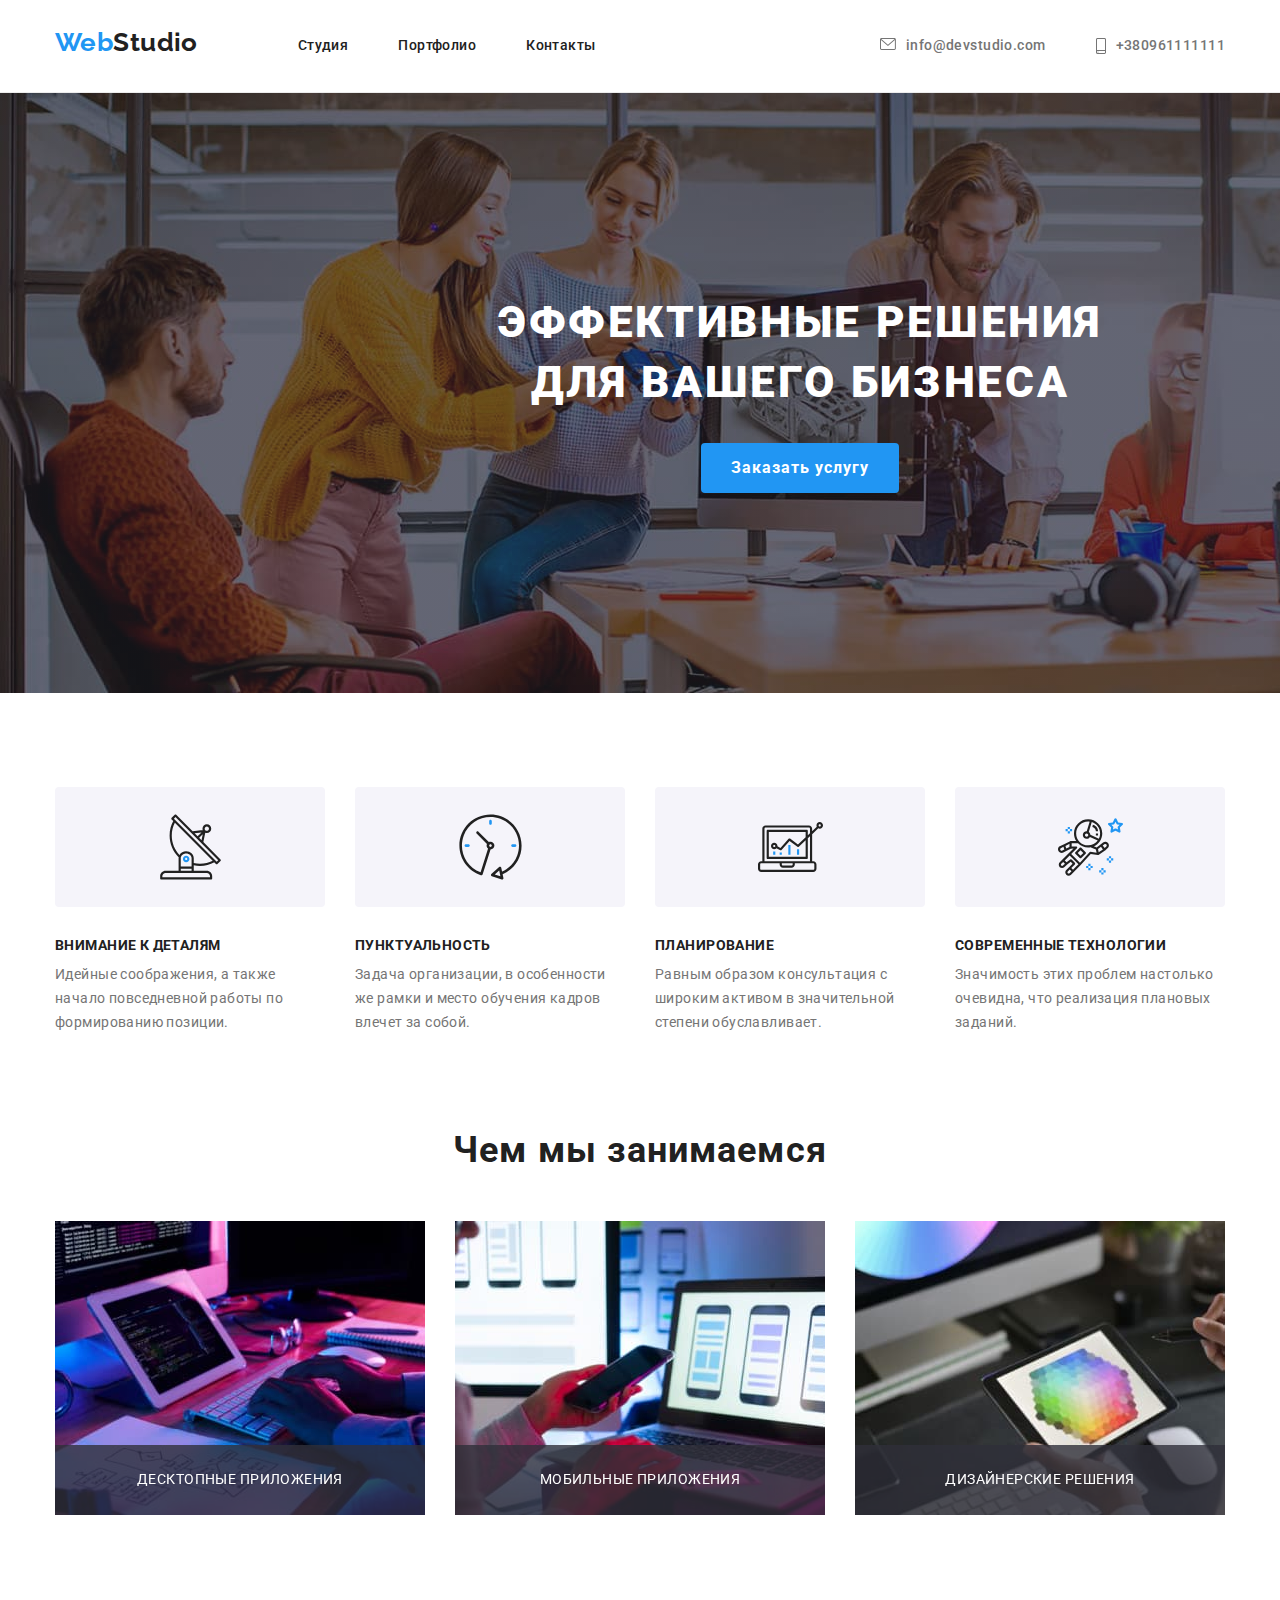
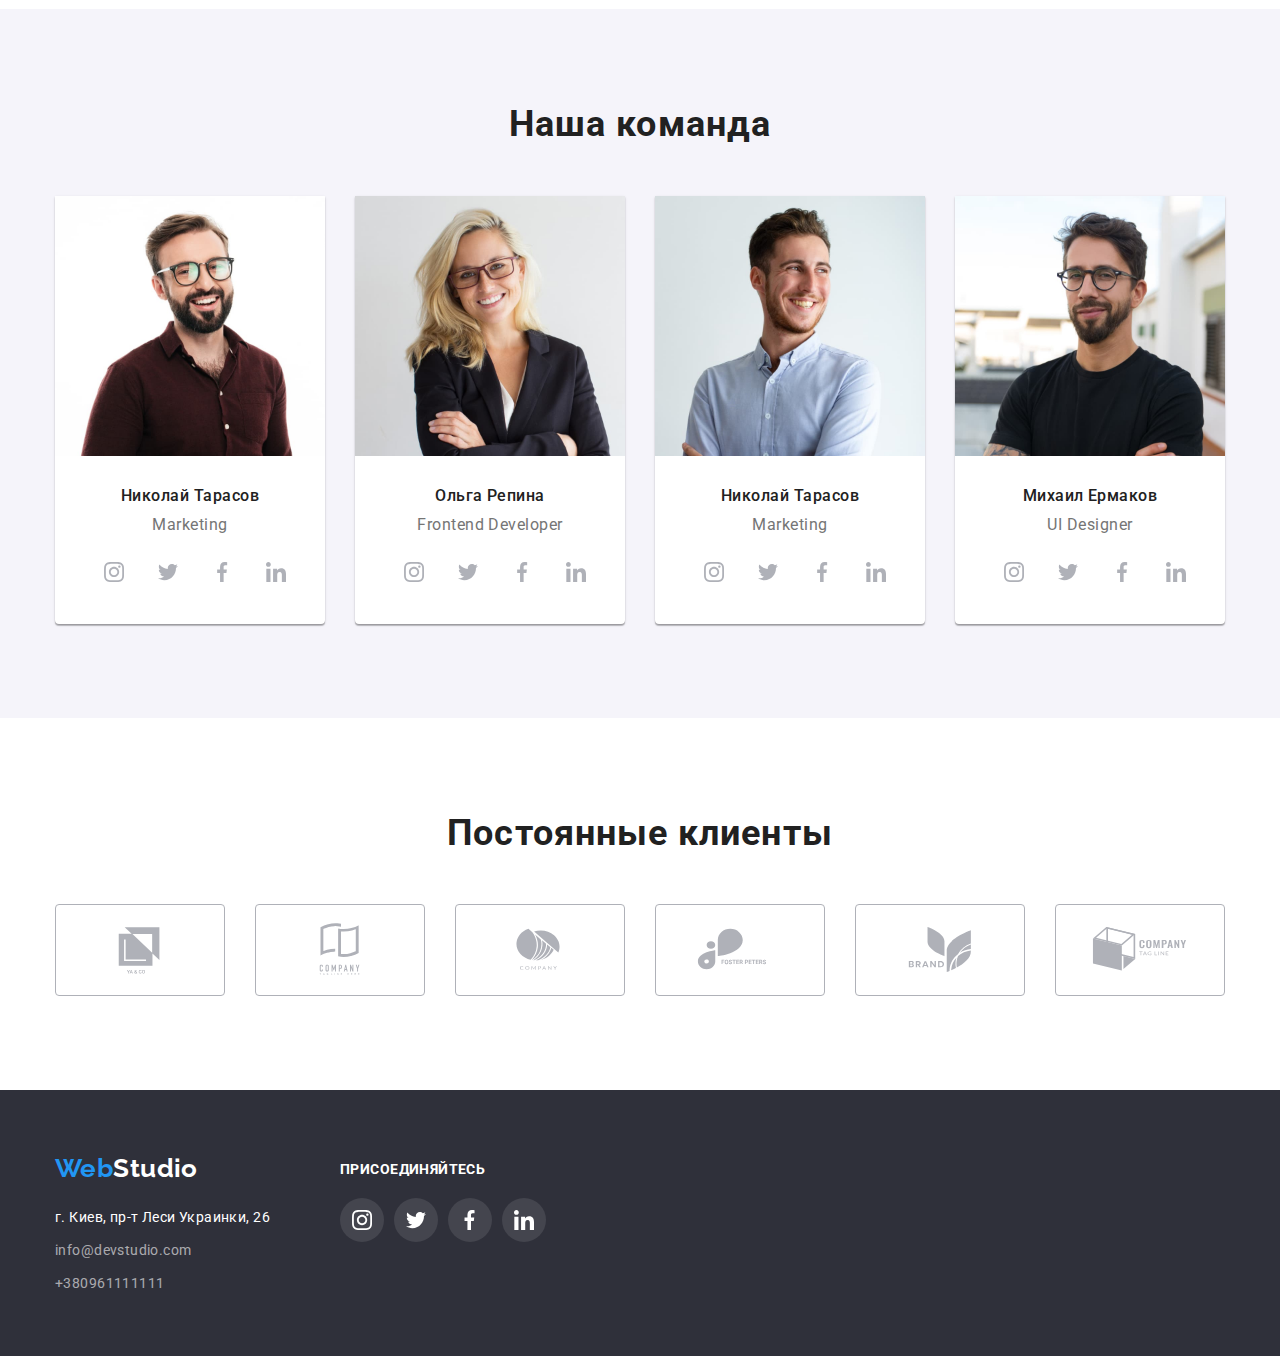
==== index.html @ b9898cca "Показывает результат выполнения домашнего задания 05." ====
<!DOCTYPE html>
<html lang="ru">

<head>
    <meta charset="UTF-8" />
    <meta http-equiv="X-UA-Compatible" content="IE=edge" />
    <meta name="viewport" content="width=device-width, initial-scale=1.0" />
    <title>Studio</title>
    <link rel="stylesheet" href="css/styles.css" />
    <link rel="preconnect" href="https://fonts.googleapis.com" />
    <link rel="preconnect" href="https://fonts.gstatic.com" crossorigin />
    <link
        href="https://fonts.googleapis.com/css2?family=Raleway:wght@700&family=Roboto:wght@400;500;700;900&display=swap"
        rel="stylesheet" />
    <link rel="stylesheet"
        href="https://cdnjs.cloudflare.com/ajax/libs/modern-normalize/1.1.0/modern-normalize.min.css" />
</head>

<body>
 
    <!-- header -->

    <header class="header">
        <div class="container header-container">
            <nav class="nav-container">
                <h2 class="logo">
                    <a href="./index.html" class="main-header-link">
                        <span class="web-part">Web</span><span class="studio-part">Studio</span></a>
                </h2>

    <!-- header-link -->

                <ul class="nav-list">
                    <li class="nav-item"><a href="./index.html" class="nav-link">Студия</a></li>
                    <li class="nav-item"><a href="./portfolio.html" class="nav-link">Портфолио</a></li>
                    <li class="nav-item"><a href="" class="nav-link">Контакты</a></li>
                </ul>
            </nav>

     <!-- site-authorization -->

            <ul class="contacts-list">
                <li class="contacts-item">
                    <a href="mailto:info@devstudio.com" class="contacts-link">
                        <svg class="contacts-icon" width="16" height="12">
                            <use href="./images/symbol-defs.svg#icon-envelope"></use>
                        </svg>
                        info@devstudio.com</a>
                </li>
                <li class="contacts-item">
                    <a href="tel:+380961111111" class="contacts-link" >
                        <svg class="contacts-icon" width="10" height="16">
                            <use href="./images/symbol-defs.svg#icon-smartphone"></use>
                        </svg>
                        +380961111111</a>
                </li>
            </ul>
        </div>
    </header>
    <main>

        <!-- hero -->

        <section class="hero-section">
            <div class="container">
                <h1 class="hero-title">Эффективные решения для вашего бизнеса</h1>
            
            <button type="button" class="button-title" data-modal-open>Заказать услугу</button>

        <!-- modal -->

            <div class="backdrop is-hidden" data-modal>
                <div class="modal">
                    <button class="modal-close" data-modal-close>
                        <svg class="modal-close-icon">
                            <use href="./images/symbol-defs.svg#icon-close-modal"></use>
                        </svg>
                    </button>
                </div>
            </div>
            

        </div>
        </section>

        <!-- advantages section -->

        <section class="advantages-section">
            <div class="container">
                <h2 class="visually-hidden">Наши преимущества</h2>
                <ul class="advantages-list">
                    <li class="advantages-item">
                        <div class="advantages-img">
                            <svg class="advantages-icon" width="65px" height="70px">
                                <use href="./images/symbol-defs.svg#icon-antenna-1"></use>
                            </svg>
                    </div>
                        <h3 class="advantages-title">Внимание к деталям</h3>
                        <p class="advantages-text">
                            Идейные соображения, а также начало повседневной работы по формированию позиции.
                        </p>
                    </li>
                    <li class="advantages-item">
                        <div class="advantages-img">
                            <svg class="advantages-icon" width="65px" height="70px">
                                <use href="./images/symbol-defs.svg#icon-clock-1"></use>
                            </svg>
                    </div>
                        <h3 class="advantages-title">Пунктуальность</h3>
                        <p class="advantages-text">
                            Задача организации, в особенности же рамки и место обучения кадров влечет за собой.
                        </p>
                    </li>
                    <li class="advantages-item">
                        <div class="advantages-img">
                            <svg class="advantages-icon" width="65px" height="70px">
                                <use href="./images/symbol-defs.svg#icon-diagram-1"></use>
                            </svg>
                    </div>
                        <h3 class="advantages-title">Планирование</h3>
                        <p class="advantages-text">
                            Равным образом консультация с широким активом в значительной степени обуславливает.
                        </p>
                    </li>
                    <li class="advantages-item">
                        <div class="advantages-img">
                            <svg class="advantages-icon" width="65px" height="70px">
                                <use href="./images/symbol-defs.svg#icon-astronaut-1"></use>
                            </svg>
                    </div>
                        <h3 class="advantages-title">Современные технологии</h3>
                        <p class="advantages-text">
                            Значимость этих проблем настолько очевидна, что реализация плановых заданий.
                        </p>
                    </li>
                </ul>
            </div>
        </section>


        <!-- activity section -->

        <section class="activity-section">
            <div class="container">
                <h2 class="section-title">Чем мы занимаемся</h2>
                <ul class="activity-list">
                    <li class="activity-item">
                        <img src="./images/1_1.jpg" width="370" height="294" alt="Процесс верстки" />
                        <p class="activity-overlay-text">Десктопные приложения</p>
                    </li>
                    <li class="activity-item">
                        <img src="./images/1_2.jpg" width="370" height="294" alt="Работа с мобильными устройствами" />
                        <p class="activity-overlay-text">Мобильные приложения</p>
                    </li>
                    <li class="activity-item">
                        <div class="activity-overlay">
                        <img src="./images/1_3.jpg" width="370" height="294" alt="Процесс применения стилей контенту" />
                        <p class="activity-overlay-text">Дизайнерские решения</p>
                    </div>
                    </li>
                </ul>
            </div>
        </section>

        <!-- team section -->

        <section class="team-section">
            <div class="container">
                <h2 class="section-title">Наша команда</h2>
                <ul class="teammates-list">
                    <li class="teammate-item">
                        <img src="./images/2_1.jpg" width="270" height="260" alt="Фото Игоря" class="teammate-img" />
                        <div class="team-card">
                            <h3 class="teammate-name">Николай Тарасов</h3>
                            <p lang="en" class="teammate-occupation">Marketing</p>
                        </div>
                        <ul class="teammates-links-list">
                            <li class="social-links"><a href="" class="current-link">
                                    <svg class="social-link-item">
                                        <use href="./images/symbol-defs.svg#icon-instagram-1"></use>
                                    </svg>
                                </a></li>
                            <li class="social-links"><a href="" class="current-link">
                                    <svg class="social-link-item">
                                        <use href="./images/symbol-defs.svg#icon-twitter-1"></use>
                                    </svg>
                                </a></li>
                            <li class="social-links"><a href="" class="current-link">
                                    <svg class="social-link-item">
                                        <use href="./images/symbol-defs.svg#icon-facebook-1"></use>
                                    </svg>
                                </a></li>
                            <li class="social-links"><a href="" class="current-link">
                                    <svg class="social-link-item">
                                        <use href="./images/symbol-defs.svg#icon-linkedin-1"></use>
                                    </svg>
                                </a></li>
                        </ul>
                    <li class="teammate-item">
                        <img src="./images/2_2.jpg" width="270" height="260" alt="Фото Ольги" class="teammate-img" />
                        <div class="team-card">
                            <h3 class="teammate-name">Ольга Репина</h3>
                            <p lang="en" class="teammate-occupation">Frontend Developer</p>
                        </div>

                        <ul class="teammates-links-list">
                            <li class="social-links"><a href="" class="current-link">
                                    <svg class="social-link-item">
                                        <use href="./images/symbol-defs.svg#icon-instagram-1"></use>
                                    </svg>
                                </a></li>
                            <li class="social-links"><a href="" class="current-link">
                                    <svg class="social-link-item">
                                        <use href="./images/symbol-defs.svg#icon-twitter-1"></use>
                                    </svg>
                                </a></li>
                            <li class="social-links"><a href="" class="current-link">
                                    <svg class="social-link-item">
                                        <use href="./images/symbol-defs.svg#icon-facebook-1"></use>
                                    </svg>
                                </a></li>
                            <li class="social-links"><a href="" class="current-link">
                                    <svg class="social-link-item">
                                        <use href="./images/symbol-defs.svg#icon-linkedin-1"></use>
                                    </svg>
                                </a></li>
                        </ul>
                    <li class="teammate-item">
                        <img src="./images/2_3.jpg" width="270" height="260" alt="Фото Николая" class="teammate-img" />
                        <div class="team-card">
                            <h3 class="teammate-name">Николай Тарасов</h3>
                            <p lang="en" class="teammate-occupation">Marketing</p>
                        </div>
                        <ul class="teammates-links-list">
                            <li class="social-links"><a href="" class="current-link">
                                    <svg class="social-link-item">
                                        <use href="./images/symbol-defs.svg#icon-instagram-1"></use>
                                    </svg>
                                </a></li>
                            <li class="social-links"><a href="" class="current-link">
                                    <svg class="social-link-item">
                                        <use href="./images/symbol-defs.svg#icon-twitter-1"></use>
                                    </svg>
                                </a></li>
                            <li class="social-links"><a href="" class="current-link">
                                    <svg class="social-link-item">
                                        <use href="./images/symbol-defs.svg#icon-facebook-1"></use>
                                    </svg>
                                </a></li>
                            <li class="social-links"><a href="" class="current-link">
                                    <svg class="social-link-item">
                                        <use href="./images/symbol-defs.svg#icon-linkedin-1"></use>
                                    </svg>
                                </a></li>
                        </ul>
                    <li class="teammate-item">
                        <img src="./images/2_4.jpg" width="270" height="260" alt="Фото Михаила" class="teammate-img" />
                        <div class="team-card">
                            <h3 class="teammate-name">Михаил Ермаков</h3>
                            <p lang="en" class="teammate-occupation">UI Designer</p>
                        </div>
                        <ul class="teammates-links-list">
                            <li class="social-links"><a href="" class="current-link">
                                    <svg class="social-link-item">
                                        <use href="./images/symbol-defs.svg#icon-instagram-1"></use>
                                    </svg>
                                </a></li>
                            <li class="social-links"><a href="" class="current-link">
                                    <svg class="social-link-item">
                                        <use href="./images/symbol-defs.svg#icon-twitter-1"></use>
                                    </svg>
                                </a></li>
                            <li class="social-links"><a href="" class="current-link">
                                    <svg class="social-link-item">
                                        <use href="./images/symbol-defs.svg#icon-facebook-1"></use>
                                    </svg>
                                </a></li>
                            <li class="social-links"><a href="" class="current-link">
                                    <svg class="social-link-item">
                                        <use href="./images/symbol-defs.svg#icon-linkedin-1"></use>
                                    </svg>
                                </a></li>
                            </ul>
                </ul>
            </div>
        </section>

        <!-- regular customers -->

        <section class="regular-customers-section">
            <div class="container">
                <h2 class="section-title">Постоянные клиенты</h2>
                <ul class="customers-list">
                    <li class="customers-icon"><a href="" class="costumers-link-svg">
                            <svg class="costumers-svg">
                                <use href="./images/symbol-defs.svg#icon-logo-client-1"></use>
                            </svg>
                        </a></li>
                    <li class="customers-icon"><a href="" class="costumers-link-svg">
                            <svg class="costumers-svg">
                                <use href="./images/symbol-defs.svg#icon-logo-client-2"></use>
                            </svg>
                        </a></li>
                    <li class="customers-icon"><a href="" class="costumers-link-svg">
                            <svg class="costumers-svg">
                                <use href="./images/symbol-defs.svg#icon-logo-client-3"></use>
                            </svg>
                        </a></li>
                    <li class="customers-icon"><a href="" class="costumers-link-svg">
                            <svg class="costumers-svg">
                                <use href="./images/symbol-defs.svg#icon-logo-client-4"></use>
                            </svg>
                        </a></li>
                    <li class="customers-icon"><a href="" class="costumers-link-svg">
                            <svg class="costumers-svg">
                                <use href="./images/symbol-defs.svg#icon-logo-client-5"></use>
                            </svg>
                        </a></li>
                    <li class="customers-icon"><a href="" class="costumers-link-svg">
                            <svg class="costumers-svg">
                                <use href="./images/symbol-defs.svg#icon-logo-client-6"></use>
                            </svg>
                        </a></li>
                </ul>
            </div>
        </section>
    </main>

    <!-- footer -->

    <footer class="footer-section">
        <div class="container footer-sections">
            <div class="nav-footer-section">
                <a href="./index.html" class="main-header-link"><span class="web-part">Web</span><span
                        class="studio-part-footer">Studio</span></a>
                <address class="address-container">
                    <a href="https://goo.gl/maps/ixsS6dqpwEumi1oN7" class="location-section">г. Киев, пр-т Леси
                        Украинки,
                        26</a>
                    <ul>
                        <li class="contacts-section-item">
                            <a href="mailto:info@devstudio.com" class="contacts-section-link">info@devstudio.com</a>
                        </li>
                        <li class="contacts-section-item">
                            <a href="tel:+380961111111" class="contacts-section-link">+380961111111</a>
                        </li>
                    </ul>
                </address>
             </div>

     <!-- add me section -->

                <div class="add-me-section">
                    <h3 class="add-me-title">Присоединяйтесь</h3>
                    <ul class="footer-links-list">
                        <li class="footer-social-links"><a href="" class="footer-link">
                                <svg class="footer-link-item">
                                    <use href="./images/symbol-defs.svg#icon-instagram-2"></use>
                                </svg>
                            </a></li>
                        <li class="footer-social-links"><a href="" class="footer-link">
                                <svg class="footer-link-item">
                                    <use href="./images/symbol-defs.svg#icon-twitter-2"></use>
                                </svg>
                            </a></li>
                        <li class="footer-social-links"><a href="" class="footer-link">
                                <svg class="footer-link-item">
                                    <use href="./images/symbol-defs.svg#icon-facebook-2"></use>
                                </svg>
                            </a></li>
                        <li class="footer-social-links"><a href="" class="footer-link">
                                <svg class="footer-link-item">
                                    <use href="./images/symbol-defs.svg#icon-linkedin-2"></use>
                                </svg>
                            </a></li>
                        </ul>
                    </div>
                </div>
    </footer>

    <script src="./js/modal.js"></script>

</body>
</html>
---- css/styles.css ----
html {
    box-sizing: border-box;
  }
  *,
  *::before,
  *::after {
    box-sizing: border-box;
  }
  body {
    font-family: 'Roboto', sans-serif;
    background-color: var(--white);
    margin: 0;
  
    color: var(--text-color);
    font-weight: 400;
    font-size: 14px;
    line-height: 1.71;
    letter-spacing: 0.03em;
  }
  :root {
    --black: #212121;
    --white: #ffffff;
    --grey: #757575;
    --blue: #2196f3;
    --dark-blue: #2f303a;
    --icon-bg: #f5f4fa;
    --icon-border: #afb1b8;
    --timing-function: cubic-bezier(0.4, 0, 0.2, 1);
  }
  
  /* flexbox-index*/
  
  h1,
  h2,
  h3,
  p,
  ul {
    margin: 0;
    padding: 0;
  }
  
  li {
    list-style-type: none;
    padding: 0;
    margin: 0;
  }
  .section {
    padding-top: 94px;
    padding-bottom: 94px;
  }
  
  img {
    display: flex;
    max-width: 1200px;
  }
  
  ul {
    list-style: none;
  }
  .visually-hidden {
    position: absolute;
    width: 1px;
    height: 1px;
    margin: -1px;
    border: 0;
    padding: 0;
    white-space: nowrap;
    clip-path: inset(100%);
    clip: rect(0 0 0 0);
    overflow: hidden;
  }
  
  /* header */
  
  .hero-section {
    background-color: var(--dark-blue);
    width: 1600px;
    height: 600px;
    background-image: linear-gradient(rgba(47, 48, 58, 0.4), rgba(47, 48, 58, 0.4)),
      url(../images/bg-img.jpg);
    background-repeat: no-repeat;
    background-position: 50% 50%;
    text-align: center;
    padding-top: 200px;
    padding-bottom: 200px;
    margin-right: auto;
    margin-left: auto;
  }
  .header {
    border-bottom: 1px solid #ececec;
  }
  .main-header-link {
    font-family: Raleway;
    font-weight: bold;
    font-size: 26px;
    line-height: 1.4;
    text-decoration: none;
  }
  .contacts-link {
    display: flex;
    font-family: Roboto;
    font-weight: 500;
    font-size: 14px;
    line-height: 1.14;
    text-decoration: none;
    color: var(--grey);
    transition: color 250ms cubic-bezier(0.4, 0, 0.2, 1);
  }
  .nav-link {
    font-family: Roboto;
    font-weight: 500;
    font-size: 14px;
    line-height: 1.14;
    color: var(--black);
    text-decoration: none;
    transition: color 250ms cubic-bezier(0.4, 0, 0.2, 1);
  }
  .contacts-link:hover,
  .contacts-link:focus {
    color: var(--blue);
  }
  .nav-link:hover,
  .nav-link:focus {
    color: var(--blue);
  }
  .web-part {
    font-family: 'Raleway', sans-serif;
    font-weight: bold;
    font-size: 26px;
    line-height: 1.2;
    color: var(--blue);
  }
  .studio-part {
    font-family: Raleway;
    font-weight: bold;
    font-size: 26px;
    line-height: 1.2;
    color: var(--black);
  }
  .studio-part-footer {
    font-family: Raleway;
    font-weight: bold;
    font-size: 26px;
    line-height: 1.2;
    color: var(--white);
  }
  .container {
    width: 1200px;
    margin: 0 auto;
    padding-left: 15px;
    padding-right: 15px;
  }
  .header-container {
    display: flex;

  }
  .nav-container {
    display: flex;
  }
  .logo {
    display: flex;
    margin-top: 24px;
    margin-bottom: 32px;
    margin-right: 50px;
    align-items: center;
  }
  .nav-list {
    display: flex;
    align-items: center;
    margin-left: auto;
  }
  .contacts-list {
    display: flex;
    margin-left: auto;
    align-items: center;
  }
  .nav-item,
  .contacts-item:last-child {
    margin-left: 50px;
  }
  .contacts-item {
    display: flex;
  }
  .contacts-icon {
    fill: var(--grey);
    margin-right: 10px;
  }
  .contacts-link:hover .contacts-icon,
  .contacts-link:focus .contacts-icon {
    fill: var(--blue);
  }
  
  .nav-link::after {
content: '';

position: absolute;
left: 0;
bottom: 0;
display: block;
width: 100%;
height: 4px;
background-color: var(--blue);  
 opacity: 0;
 transition: opacity 250ms cubic-bezier(0.4, 0, 0.2, 1);
}
.nav-link {
    position: relative;
    padding-top: 32px;
    padding-bottom: 32px;
 }
.nav-link:hover::after {
    opacity: 1;
}
  
  /* hero */
  
  .hero-title {
    font-family: Roboto;
    font-style: normal;
    font-weight: 900;
    font-size: 44px;
    line-height: 1.36;
    text-align: center;
    letter-spacing: 0.06em;
    text-transform: uppercase;
    color: var(--white);
    max-width: 696px;
    margin: 0 auto 30px;
  }
  .button-title {
    background: var(--blue);
    border-radius: 4px;
    cursor: pointer;
    border: 0;
  
  /* button text */
  
    font-family: Roboto;
    font-weight: 700;
    font-size: 16px;
    line-height: 1.87;
    text-align: center;
    letter-spacing: 0.06em;
    color: var(--white);
    padding: 10px 30px;
  }
  
  .section-title {
    font-family: Roboto;
    font-weight: bold;
    font-size: 36px;
    line-height: 1.17;
    letter-spacing: 0.03em;
    text-align: center;
    color: var(--black);
    margin-bottom: 50px;
  } 
  
  /* advantages section */
  
  .advantages-list {
    display: flex;
    align-items: center;
    flex-wrap: wrap;
    margin-left: -30px;
    margin-top: -30px;
  }
  .advantages-item {
    flex-basis: calc((100% - 120px) / 4);
    margin-left: 30px;
    margin-top: 30px;
  }
  .advantages-title {
    font-family: Roboto;
    font-weight: bold;
    font-size: 14px;
    line-height: 1.15;
    letter-spacing: 0.03em;
    text-transform: uppercase;
    color: var(--black);
    margin-bottom: 10px;
    margin-top: 30px;
  }
  .advantages-text {
    font-family: Roboto;
    font-weight: normal;
    font-size: 14px;
    line-height: 1.71;
    letter-spacing: 0.03em;
    color: var(--grey);
    padding: 0;
  }
  .advantages-section {
    padding-top: 94px;
    padding-bottom: 47px;
    background-color: var(--white);
  }
  .advantages-img {
    margin-right: 30px;
    display: flex;
    align-items: center;
    justify-content: center;
    background-color:#F5F4FA;
    border-radius: 4px;
    width: 270px;
    height: 120px;
  }
  .advantages-item {
  max-width: 270px;
  }
  
  /* activity section */
  
  .activity-section {
    padding-top: 47px;
    padding-bottom: 94px;
    background-color: var(--white);
  }
  .activity-list {
    display: flex;
  }
  .activity-item {
    margin-right: 30px;
    max-width: 370px;
  }
  .activity-item:last-child {
    margin-right: 0;
    margin-left: 0;
  }
  
  
  /* activity-overlay */
  
  .activity-item {
    position: relative;
    overflow: hidden;
    text-transform: uppercase;
    font-family: Roboto;
    font-size: 14px;
    line-height: 1;
    letter-spacing: 0.03em;
  }
  .activity-overlay-text {
    position: absolute;
    bottom: 0;
    left: 0;
    color: var(--white);
    background-color: rgba(47, 48, 58, 0.8);
    width: 370px;
    height: 70px;
    padding-top: 27px;
    text-align: center;
    }
  
  /* portfolio-part */
  
  .porfolio {
    display: flex;
    align-items: center;
    padding-top: 94px;
    padding-bottom: 94px;
  }
  .projects-section-list {
    display: flex;
    flex-wrap: wrap;
    margin-left: -30px;
    margin-top: -30px;
  }
  .projects-section-item {
    position: relative;
    flex-basis: calc((100% - 270px) / 9);
    margin-left: 30px;
    margin-top: 30px;
    max-width: 370px;
  }
  .projects-section {
    font-family: Roboto;
    font-style: normal;
    font-weight: bold;
    font-size: 18px;
    line-height: 2;
    letter-spacing: 0.06em;
    color: var(--black);
  }
  .projects-section-description {
    font-family: Roboto;
    font-style: normal;
    font-weight: normal;
    font-size: 16px;
    line-height: 2;
    letter-spacing: 0.03em;
    color: var(--grey);
  }
  .projects-text {
    padding: 20px 24px;
    border-right: 1px solid #eeeeee;
    border-bottom: 1px solid #eeeeee;
    border-left: 1px solid #eeeeee;
    border-top: 0;
    transition: box-shadow 250ms cubic-bezier(0.4, 0, 0.2, 1);
  }
  .projects-section-item:hover {
    box-shadow: 0px 1px 1px rgba(0, 0, 0, 0.12), 0px 4px 4px rgba(0, 0, 0, 0.06),
      1px 4px 6px rgba(0, 0, 0, 0.16);
  }
  
  .projects-section-item:last-child {
    margin-right: 0;
  }
  
  /* button menu section */
  
  .button-list {
    display: flex;
    justify-content: center;
    margin-bottom: 50px;
  }
  .button-item {
    margin-right: 8px;
    transition: box-shadow 250ms cubic-bezier(0.4, 0, 0.2, 1);
  }
  .button-item:last-child {
    margin-left: 0;
  }
  .button-item:hover,
  .button-item:focus {
    box-shadow: 0px 3px 1px rgba(0, 0, 0, 0.1), 0px 2px 2px rgba(0, 0, 0, 0.12);
    border-radius: 0px 0px 4px 4px;
  }
  .button-menu-section {
    background: #f5f4fa;
    border-radius: 4px;
    cursor: pointer;
    border: 0;
   
  
    /* button text */
  
    font-family: Roboto;
    font-weight: 500;
    font-size: 16px;
    line-height: 1.6;
    text-align: center;
    letter-spacing: 0.03em;
    color: var(--black);
    padding: 6px 22px 6px 22px;
    transition: color 250ms cubic-bezier(0.4, 0, 0.2, 1);
  }
  
  .button-menu-section:hover {
    background: #188ce8;
    color: var(--white);
  }
  
  /* portfolio-overlay */
  
  .projects-text-top {
    position: relative;
    overflow: hidden;
  }
  .overlay-text {
    position: absolute;
    top: 0;
    left: 0;
    height: 100%;
    color: var(--white);
    background-color: rgba(33, 150, 243, 0.9);
    overflow: auto;
    padding: 63px 24px;
    transform: translateY(100%);
    transition: transform 250ms cubic-bezier(0.4, 0, 0.2, 1);
  
   /* description */
  
    font-family: Roboto;
    font-style: normal;
    font-weight: 400;
    font-size: 18px;
    line-height: 1.33;
    text-align: left;
    letter-spacing: 0.03em;
    vertical-align: top;
    }
  
    .projects-text-top:hover .overlay-text,
    .projects-text-top:focus .overlay-text {
    transform: translateX(0%);
  }
  
  /* team section  */
  
  .team-section {
    background-color: #f5f4fa;
    padding-top: 94px;
    padding-bottom: 94px;
  }
  .teammates-list {
    display: flex;
    align-items: center;
  }
  .team-card {
    padding-top: 30px;
    padding-bottom: 16px;
    justify-content: center;
  }
  .teammate-name {
    font-family: Roboto;
    font-weight: 500;
    font-size: 16px;
    line-height: 1.19;
    letter-spacing: 0.03em;
    color: var(--black);
    text-align: center;
    margin-bottom: 10px;
  }
  .teammate-occupation {
    font-family: Roboto;
    font-weight: normal;
    font-size: 16px;
    line-height: 1.19;
    letter-spacing: 0.03em;
    color: var(--grey);
    text-align: center;
  }
  .teammate-item {
    margin-right: 30px;
    background: #ffffff;
    box-shadow: 0px 1px 3px rgba(0, 0, 0, 0.12), 0px 1px 1px rgba(0, 0, 0, 0.14),
      0px 2px 1px rgba(0, 0, 0, 0.2);
    border-radius: 0px 0px 4px 4px;
  }
  
  /* team section icons-links */
  
  .teammates-links-list {
    display: flex;
    justify-content: center;
    align-content: center;
    padding-bottom: 30px;
    cursor: pointer;
  }
  .social-links {
    align-content: center;
    margin-left: 10px;
  }
  
  .social-link-item {
    width: 20px;
    height: 20px;
    padding: 0;
  }
  .current-link {
    display: flex;
    justify-content: center;
    align-items: center;
    width: 44px;
    height: 44px;
    border-radius: 50%;
    fill: #afb1b8;
    transition: fill 250ms cubic-bezier(0.4, 0, 0.2, 1);
  }
  .current-link:hover,
  .current-link:focus {
    background-color: var(--blue);
    fill: var(--white);
  }
  
  /* regular customers */

.regular-customers-section {
    padding-top: 94px;
    padding-bottom: 94px;
    background-color: var(--white);
  }
  .customers-list {
    display: flex;
    margin-right: auto;
  }
  .customers-icon {
    display: block;
    margin-right: 30px;
  }
  .costumers-link-svg {
    width: 170px;
    height: 92px;
    display: flex;
    justify-content: center;
    align-items: center;
    fill: var(--icon-border);
    color: var(--icon-border);
    border: 1px solid var(--icon-border);
    border-radius: 4px;
    transition-property: color, border-color;
    transition-duration: 250ms;
    transition-timing-function: cubic-bezier(0.4, 0, 0.2, 1);
  }
  .costumers-link-svg:hover,
  .costumers-link-svg:focus {
    border-color: var(--blue);
    color: var(--blue);
  }
  .costumers-svg {
    width: 106px;
    height: 60px;
    fill: currentColor;
  }

  /* footer-section */
  
  .address-container {
    margin-top: 20px;
  }
  .footer-section {
    display: flex;
    align-items: baseline;
    background-color: var(--dark-blue);
  }
  .location-section {
    font-family: Roboto;
    font-weight: normal;
    font-size: 14px;
    line-height: 1.71;
    color: var(--white);
    font-style: normal;
    text-decoration: none;
    color: #ffffff;
  }
  .contacts-section-item {
    margin-top: 9px;
  }
  .contacts-section-link {
    font-family: Roboto;
    font-weight: normal;
    font-size: 14px;
    line-height: 1.71;
    letter-spacing: 0.03em;
    color: rgba(255, 255, 255, 0.6);
    font-style: normal;
    text-decoration: none;
    margin-top: 9px;
    transition: color 250ms cubic-bezier(0.4, 0, 0.2, 1);
  }
  .contacts-section-link:hover,
  .contacts-section-link:focus {
    color: var(--blue);
    font-style: normal;
    text-decoration: none;
  }
  
  /* add me section  */
  
  .footer-sections {
    display: flex;
    margin-right: auto;
    margin-left: auto;
    padding-bottom: 60px;
  }
  .nav-footer-section {
    margin-right: 0;
    margin-left: 0;
    padding-top: 60px;
  }
  .add-me-section {
    padding-top: 72px;
    margin-left: 70px;
  }
  .add-me-title {
    font-family: Roboto;
    font-weight: bold;
    font-size: 14px;
    line-height: 1.14;
    letter-spacing: 0.03em;
    color: var(--white);
    text-transform: uppercase;
  }
  .footer-links-list {
    display: flex;
    cursor: pointer;
  }
  .footer-social-links {
    margin-right: 10px;
    margin-top: 20px;
    margin-left: 0;
  }
  .footer-link-item {
    width: 20px;
    height: 20px;
    padding: 0;
    fill: var(--white);
  }
  .footer-link {
    display: flex;
    justify-content: center;
    align-items: center;
    width: 44px;
    height: 44px;
    background-color: rgba(255, 255, 255, 0.1);
    border-radius: 50%;
    transition: background-color 250ms cubic-bezier(0.4, 0, 0.2, 1);
  }
  .footer-link:hover,
  .footer-link:focus {
    background-color: var(--blue);
  }
  
  /* modal */
  
  .backdrop {
    position: fixed;
  
    top: 0;
    left: 0;
    width: 100%;
    height: 100%;
    background-color: rgba(0, 0, 0, 0.2);

    opacity: 1;
    transition: opacity 250ms cubic-bezier(0.4, 0, 0.2, 1);
  }
  
  .modal{
    position: absolute;
    top: 50%;
    left: 50%;
    transform: translate(-50%, -50%);
  
    width: 528px;
    height: 581px;
    background: #FFFFFF;
    box-shadow: 0px 1px 3px rgba(0, 0, 0, 0.12), 0px 1px 1px rgba(0, 0, 0, 0.14), 0px 2px 1px rgba(0, 0, 0, 0.2);
    border-radius: 4px;
    padding: 8px;     
  }
 
  .backdrop.is-hidden {
    opacity: 0;
    pointer-events: none;
  }
  
  .modal-close {
    position: absolute;  
    right: 8px;
    top: 8px;
  
    width: 30px;
    height: 30px;
    padding: 9px;
    border-radius: 50%;  
    background-color: var(--white);
    border: 1px solid rgba(0, 0, 0, 0.1);
    box-sizing: border-box;
   
    display: flex;
    align-items: center;
    justify-content: center;
    cursor: pointer;
  }
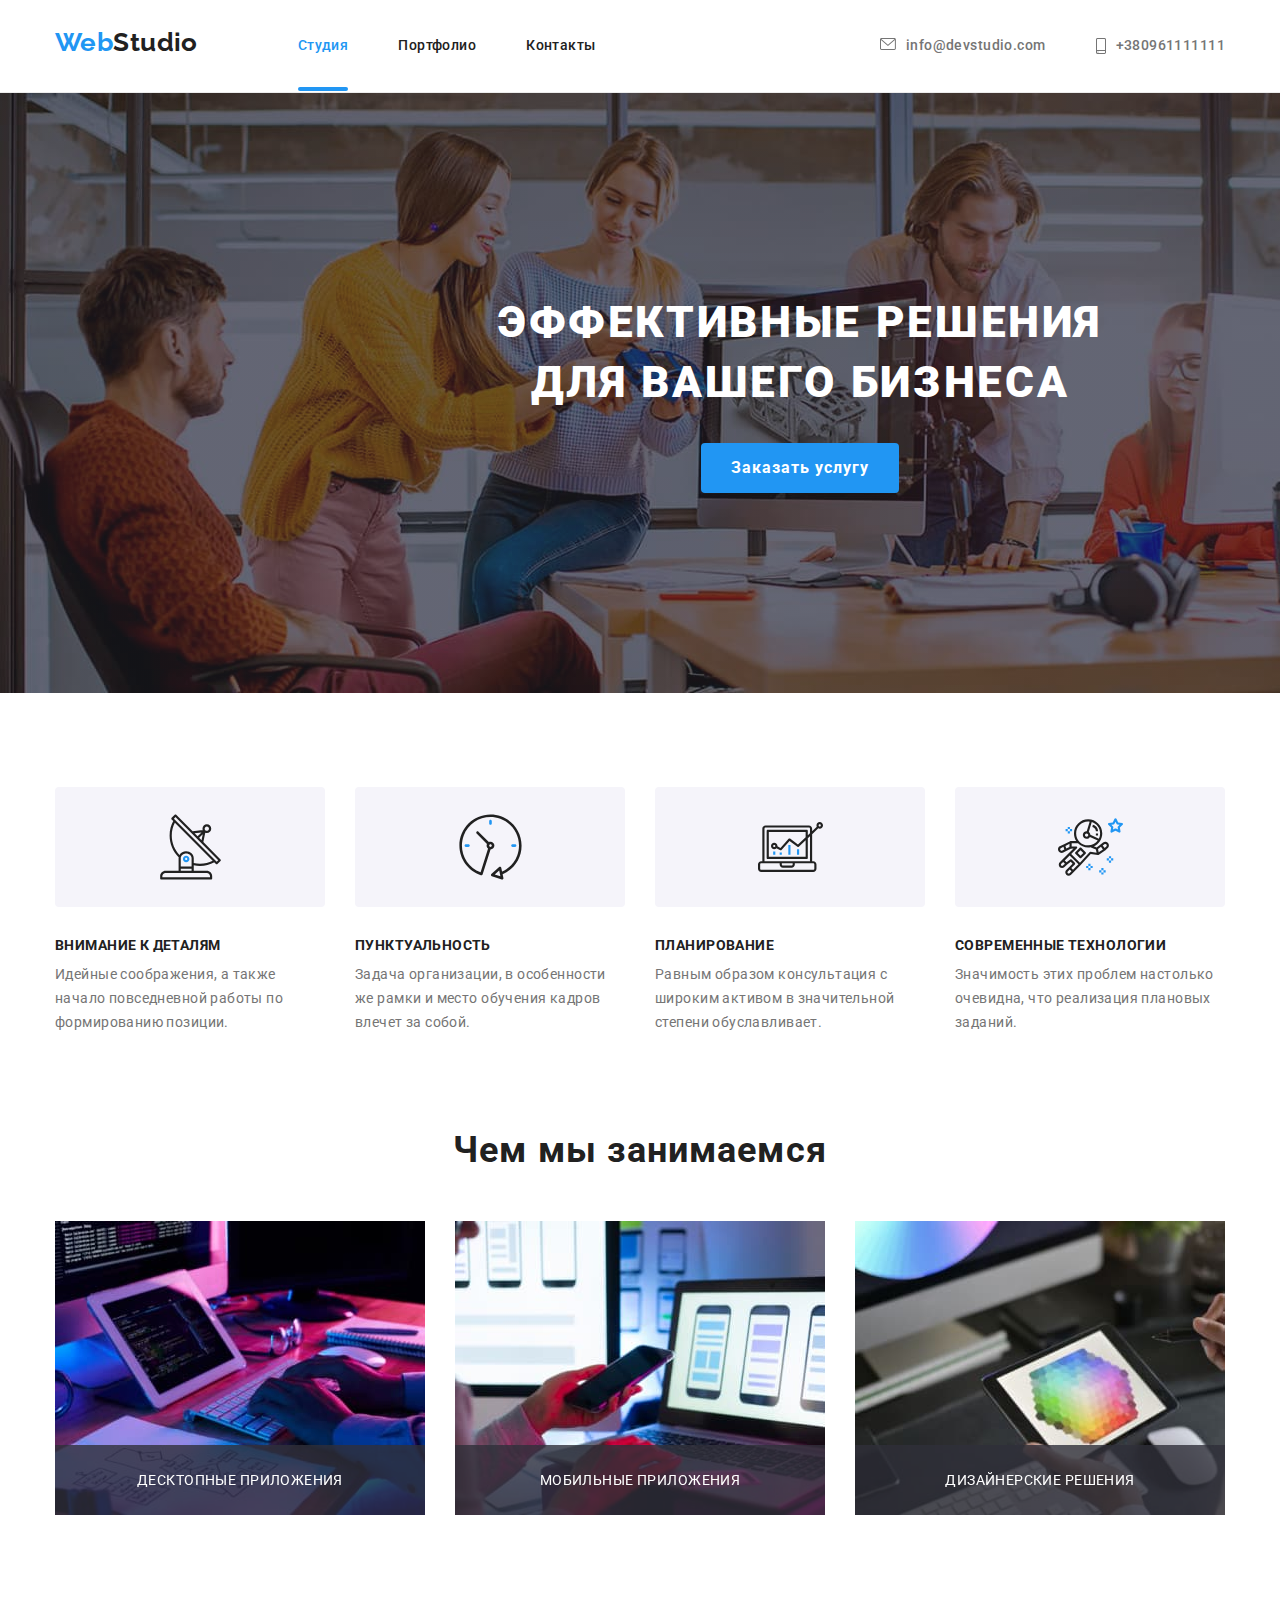
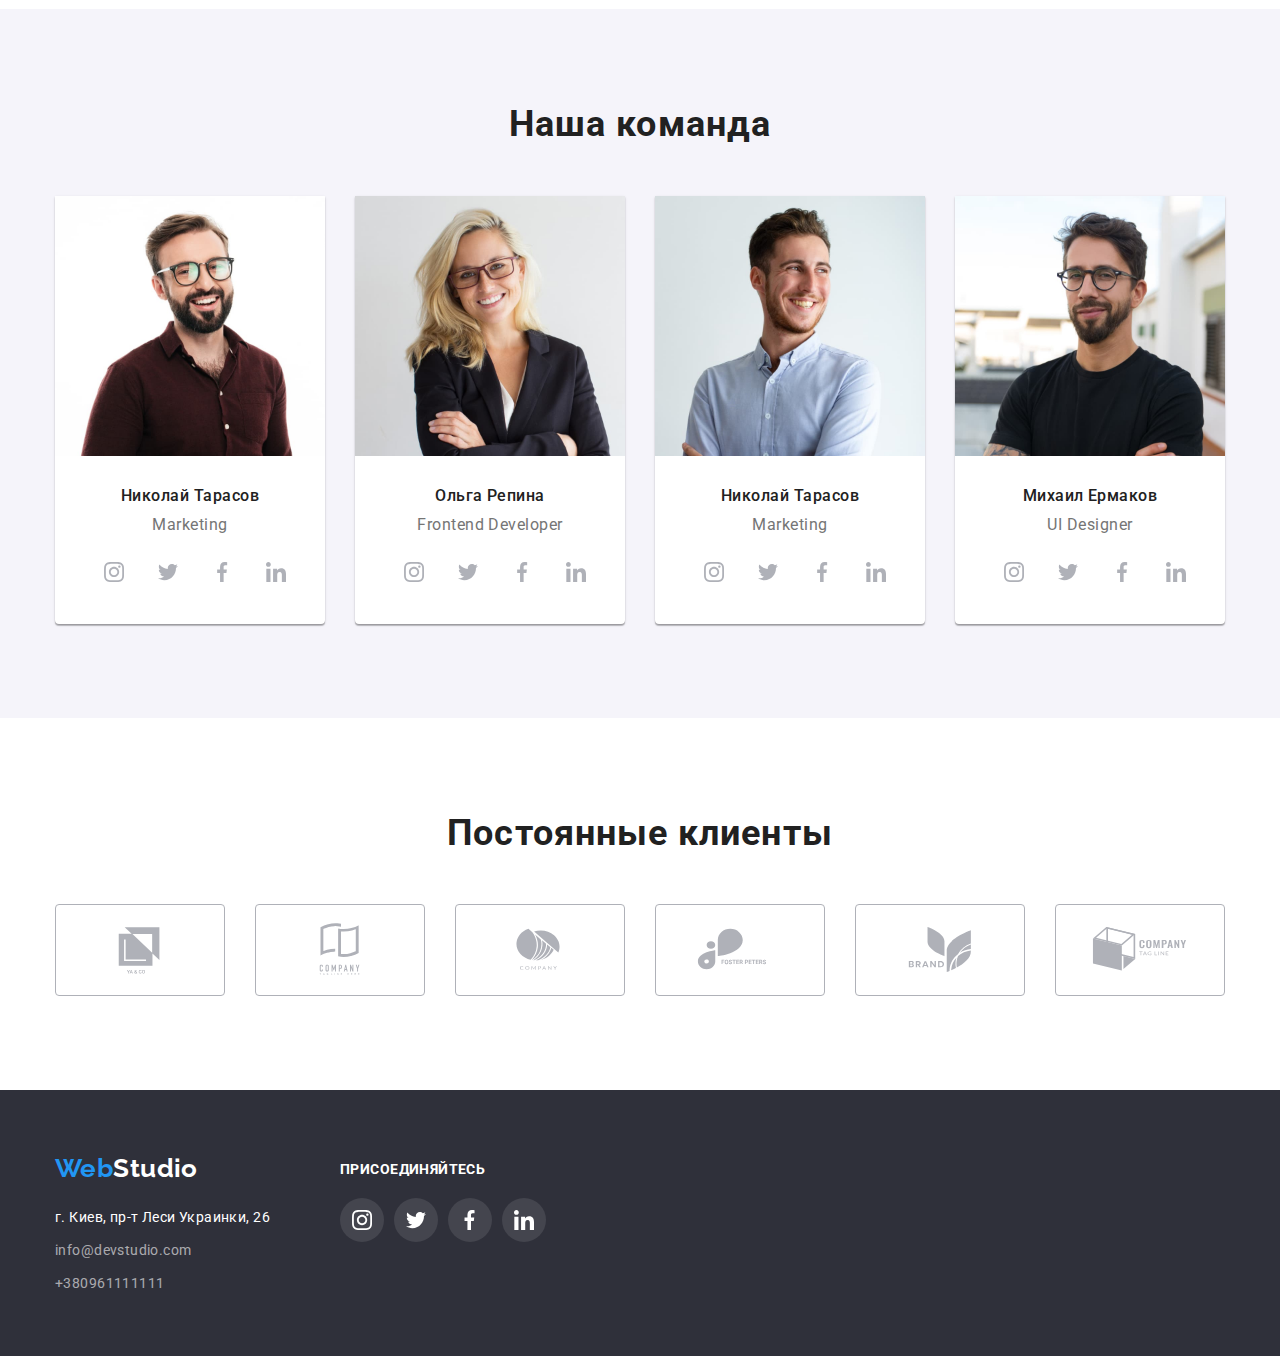
==== commit 3aa9d2b6: "Показывает результат выполнения домашнего задания 05." ====
--- a/index.html
+++ b/index.html
@@ -30,11 +30,11 @@
 
     <!-- header-link -->
 
-                <ul class="nav-list">
-                    <li class="nav-item"><a href="./index.html" class="nav-link">Студия</a></li>
-                    <li class="nav-item"><a href="./portfolio.html" class="nav-link">Портфолио</a></li>
-                    <li class="nav-item"><a href="" class="nav-link">Контакты</a></li>
-                </ul>
+    <ul class="nav-list">
+        <li class="nav-item"><a href="./index.html" class="nav-link active">Студия</a></li>
+        <li class="nav-item"><a href="./portfolio.html" class="nav-link">Портфолио</a></li>
+        <li class="nav-item"><a href="" class="nav-link">Контакты</a></li>
+    </ul>
             </nav>
 
      <!-- site-authorization -->
--- a/css/styles.css
+++ b/css/styles.css
@@ -106,24 +106,11 @@
     color: var(--grey);
     transition: color 250ms cubic-bezier(0.4, 0, 0.2, 1);
   }
-  .nav-link {
-    font-family: Roboto;
-    font-weight: 500;
-    font-size: 14px;
-    line-height: 1.14;
-    color: var(--black);
-    text-decoration: none;
-    transition: color 250ms cubic-bezier(0.4, 0, 0.2, 1);
-  }
   .contacts-link:hover,
   .contacts-link:focus {
     color: var(--blue);
   }
-  .nav-link:hover,
-  .nav-link:focus {
-    color: var(--blue);
-  }
-  .web-part {
+    .web-part {
     font-family: 'Raleway', sans-serif;
     font-weight: bold;
     font-size: 26px;
@@ -189,30 +176,62 @@
   .contacts-link:focus .contacts-icon {
     fill: var(--blue);
   }
-  
-  .nav-link::after {
-content: '';
-
-position: absolute;
-left: 0;
-bottom: 0;
-display: block;
-width: 100%;
-height: 4px;
-background-color: var(--blue);  
- opacity: 0;
- transition: opacity 250ms cubic-bezier(0.4, 0, 0.2, 1);
+
+/* nav-link-active-notactive */
+
+.nav-link {
+  content: '';
+  position: relative;
+  padding-top: 32px;
+  padding-bottom: 32px;
+
+  font-family: Roboto;
+  font-weight: 500;
+  font-size: 14px;
+  line-height: 1.14;
+  color: var(--black);
+  text-decoration: none;
+  background-color: var(--white);  
+  transition: color 250ms cubic-bezier(0.4, 0, 0.2, 1);
 }
-.nav-link {
-    position: relative;
-    padding-top: 32px;
-    padding-bottom: 32px;
- }
+.nav-link:hover,
+.nav-link:focus {
+  color: var(--blue);
+}
+
+/* НЕ ТРОГАТЬ ТО, ЧТО ВЫШЕ КАСАТЕЛЬНО НАВ */
+
+.nav-link::after {
+  content: '';
+  position: absolute;
+
+   left: 0;
+   bottom: -6px;
+   display: block;
+   width: 100%;
+   height: 4px;
+   border-radius: 6px;
+   
+   transition: background-color 250ms cubic-bezier(0.4, 0, 0.2, 1);
+  }  
 .nav-link:hover::after {
-    opacity: 1;
+  background-color: var(--blue);
+  }
+
+.active {
+  color: var(--blue);
+  transition: color 250ms cubic-bezier(0.4, 0, 0.2, 1);
 }
-  
-  /* hero */
+.active:hover {
+  color: var(--blue);
+}
+
+.active::after {
+  background-color: var(--blue);
+  transition: background-color 250ms cubic-bezier(0.4, 0, 0.2, 1);
+}
+
+   /* hero */
   
   .hero-title {
     font-family: Roboto;
@@ -348,8 +367,9 @@
     background-color: rgba(47, 48, 58, 0.8);
     width: 370px;
     height: 70px;
-    padding-top: 27px;
-    text-align: center;
+    display: flex;
+    align-items: center;
+    justify-content: center;
     }
   
   /* portfolio-part */
@@ -396,31 +416,35 @@
     border-right: 1px solid #eeeeee;
     border-bottom: 1px solid #eeeeee;
     border-left: 1px solid #eeeeee;
-    border-top: 0;
-    transition: box-shadow 250ms cubic-bezier(0.4, 0, 0.2, 1);
-  }
-  .projects-section-item:hover {
-    box-shadow: 0px 1px 1px rgba(0, 0, 0, 0.12), 0px 4px 4px rgba(0, 0, 0, 0.06),
-      1px 4px 6px rgba(0, 0, 0, 0.16);
-  }
-  
+    border-top: 0;  
+    transition-property: box-shadow;
+    transition-duration: 250ms;
+    transition-timing-function: cubic-bezier(0.4, 0, 0.2, 1);
+  }
+  .projects-section-item:hover,
+  .projects-section-item:focus {
+    box-shadow: 0px 1px 1px rgba(0, 0, 0, 0.12), 0px 4px 4px rgba(0, 0, 0, 0.06), 1px 4px 6px rgba(0, 0, 0, 0.16);
+  }
   .projects-section-item:last-child {
     margin-right: 0;
   }
   
-  /* button menu section */
-  
-  .button-list {
+   /* button menu section */
+  
+   .button-list {
     display: flex;
     justify-content: center;
     margin-bottom: 50px;
+  }  
+  .button-item:last-child {
+    margin-left: 0;
   }
   .button-item {
     margin-right: 8px;
-    transition: box-shadow 250ms cubic-bezier(0.4, 0, 0.2, 1);
-  }
-  .button-item:last-child {
-    margin-left: 0;
+
+    transition-property: box-shadow, border-radius;
+    transition-duration: 250ms;
+    transition-timing-function: cubic-bezier(0.4, 0, 0.2, 1);
   }
   .button-item:hover,
   .button-item:focus {
@@ -428,30 +452,29 @@
     border-radius: 0px 0px 4px 4px;
   }
   .button-menu-section {
-    background: #f5f4fa;
     border-radius: 4px;
     cursor: pointer;
     border: 0;
-   
-  
-    /* button text */
-  
     font-family: Roboto;
     font-weight: 500;
     font-size: 16px;
     line-height: 1.6;
     text-align: center;
     letter-spacing: 0.03em;
+    padding: 6px 22px 6px 22px;
     color: var(--black);
-    padding: 6px 22px 6px 22px;
-    transition: color 250ms cubic-bezier(0.4, 0, 0.2, 1);
-  }
-  
-  .button-menu-section:hover {
-    background: #188ce8;
+    background-color:var(--icon-bg);
+    transition-property: background-color, color;
+    transition-duration: 250ms;
+    transition-timing-function: cubic-bezier(0.4, 0, 0.2, 1);
+  }
+  
+  .button-menu-section:hover,
+  .button-menu-section:focus {
+    background-color: var(--blue);
     color: var(--white);
   }
-  
+
   /* portfolio-overlay */
   
   .projects-text-top {
@@ -464,28 +487,25 @@
     left: 0;
     height: 100%;
     color: var(--white);
-    background-color: rgba(33, 150, 243, 0.9);
+    background-color: rgba(33, 150, 243, 0.9);   
+    
+    font-family: Roboto;
+    font-style: normal;
+    font-weight: normal;
+    font-size: 18px;
+    line-height: 1.56; 
+    letter-spacing: 0.03em;
+    padding: 63px 24px;
+
     overflow: auto;
-    padding: 63px 24px;
     transform: translateY(100%);
     transition: transform 250ms cubic-bezier(0.4, 0, 0.2, 1);
-  
-   /* description */
-  
-    font-family: Roboto;
-    font-style: normal;
-    font-weight: 400;
-    font-size: 18px;
-    line-height: 1.33;
-    text-align: left;
-    letter-spacing: 0.03em;
-    vertical-align: top;
-    }
-  
+  }
     .projects-text-top:hover .overlay-text,
     .projects-text-top:focus .overlay-text {
     transform: translateX(0%);
   }
+  
   
   /* team section  */
   
@@ -557,7 +577,9 @@
     height: 44px;
     border-radius: 50%;
     fill: #afb1b8;
-    transition: fill 250ms cubic-bezier(0.4, 0, 0.2, 1);
+    transition-property: fill, background-color;
+    transition-duration: 250ms;
+    transition-timing-function: cubic-bezier(0.4, 0, 0.2, 1);
   }
   .current-link:hover,
   .current-link:focus {
@@ -570,7 +592,7 @@
 .regular-customers-section {
     padding-top: 94px;
     padding-bottom: 94px;
-    background-color: var(--white);
+    
   }
   .customers-list {
     display: flex;
@@ -718,7 +740,7 @@
     transition: opacity 250ms cubic-bezier(0.4, 0, 0.2, 1);
   }
   
-  .modal{
+  .modal {
     position: absolute;
     top: 50%;
     left: 50%;
